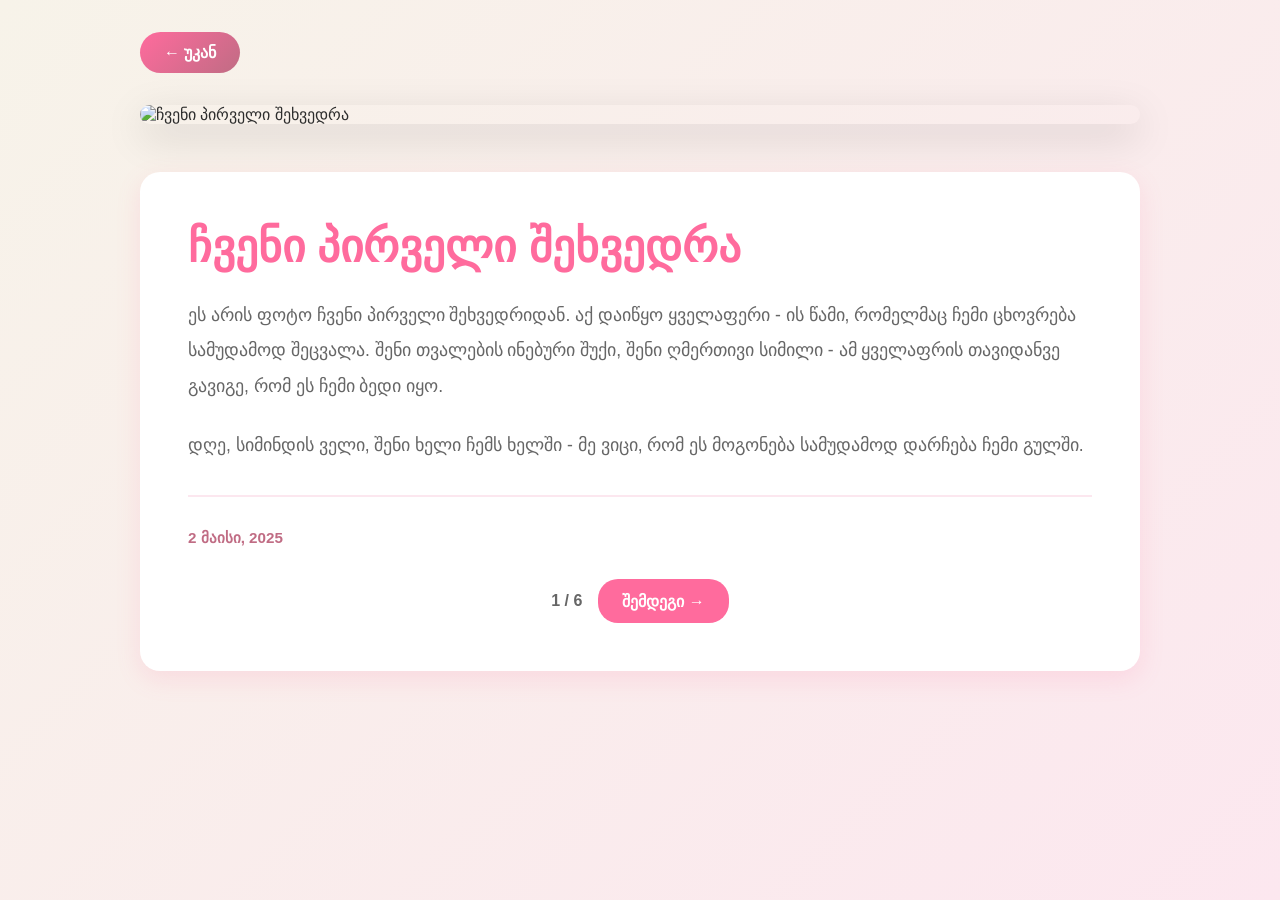
==== photo-1.html @ a68247f3 "." ====
<!DOCTYPE html>
<html lang="ka">
<head>
    <meta charset="UTF-8">
    <meta name="viewport" content="width=device-width, initial-scale=1.0">
    <title>ჩვენი პირველი შეხვედრა</title>
    <link rel="stylesheet" href="styles.css">
    <style>
        .photo-detail-section {
            min-height: 100vh;
            background: linear-gradient(135deg, #f7f3e9 0%, #fce7ef 100%);
            padding: 2rem;
        }

        .photo-detail-container {
            max-width: 1000px;
            margin: 0 auto;
        }

        .back-btn {
            display: inline-block;
            margin-bottom: 2rem;
            padding: 0.7rem 1.5rem;
            background: linear-gradient(135deg, #ff6b9d, #c06c84);
            color: white;
            text-decoration: none;
            border-radius: 25px;
            font-weight: 600;
            transition: all 0.3s ease;
        }

        .back-btn:hover {
            transform: translateX(-5px);
            box-shadow: 0 8px 20px rgba(255, 107, 157, 0.3);
        }

        .photo-banner {
            width: 100%;
            max-height: 600px;
            border-radius: 20px;
            overflow: hidden;
            box-shadow: 0 12px 40px rgba(0, 0, 0, 0.15);
            margin-bottom: 3rem;
            animation: fadeInUp 0.8s ease-out;
        }

        .photo-banner img {
            width: 100%;
            height: 100%;
            object-fit: cover;
            display: block;
        }

        .photo-text-section {
            background: white;
            padding: 3rem;
            border-radius: 20px;
            box-shadow: 0 8px 25px rgba(255, 107, 157, 0.15);
            animation: fadeInUp 0.8s ease-out 0.2s both;
        }

        .photo-text-section h1 {
            font-size: clamp(2rem, 5vw, 2.8rem);
            color: #ff6b9d;
            margin-bottom: 1.5rem;
            line-height: 1.2;
        }

        .photo-text-section p {
            font-size: 1.1rem;
            color: #666;
            line-height: 2;
            margin-bottom: 1.5rem;
        }

        .photo-text-section .date {
            color: #c06c84;
            font-weight: 600;
            font-size: 0.95rem;
            margin-top: 2rem;
            padding-top: 2rem;
            border-top: 2px solid #fce7ef;
        }

        .gallery-nav {
            display: flex;
            gap: 1rem;
            margin-top: 2rem;
            justify-content: center;
        }

        .nav-btn {
            padding: 0.8rem 1.5rem;
            background: #ff6b9d;
            color: white;
            border: none;
            border-radius: 20px;
            cursor: pointer;
            font-weight: 600;
            text-decoration: none;
            display: inline-block;
            transition: all 0.3s ease;
        }

        .nav-btn:hover {
            transform: translateY(-3px);
            box-shadow: 0 8px 20px rgba(255, 107, 157, 0.3);
        }

        .nav-btn:disabled {
            opacity: 0.5;
            cursor: not-allowed;
            transform: none;
        }

        @media (max-width: 768px) {
            .photo-detail-section {
                padding: 1rem;
            }

            .photo-text-section {
                padding: 1.5rem;
            }

            .photo-banner {
                max-height: 400px;
            }
        }
    </style>
</head>
<body>
    <section class="photo-detail-section">
        <div class="photo-detail-container">
            <a href="anniversary.html" class="back-btn">← უკან</a>

            <div class="photo-banner">
                <img src="assets/photo1.svg" alt="ჩვენი პირველი შეხვედრა">
            </div>

            <div class="photo-text-section">
                <h1>ჩვენი პირველი შეხვედრა</h1>
                <p>ეს არის ფოტო ჩვენი პირველი შეხვედრიდან. აქ დაიწყო ყველაფერი - ის წამი, რომელმაც ჩემი ცხოვრება სამუდამოდ შეცვალა. შენი თვალების ინებური შუქი, შენი ღმერთივი სიმილი - ამ ყველაფრის თავიდანვე გავიგე, რომ ეს ჩემი ბედი იყო.</p>
                <p>დღე, სიმინდის ველი, შენი ხელი ჩემს ხელში - მე ვიცი, რომ ეს მოგონება სამუდამოდ დარჩება ჩემი გულში.</p>
                <div class="date">2 მაისი, 2025</div>

                <div class="gallery-nav">
                    <span style="align-self: center; color: #666; font-weight: 600;">1 / 6</span>
                    <a href="photo-2.html" class="nav-btn">შემდეგი →</a>
                </div>
            </div>
        </div>
    </section>
</body>
</html>
---- styles.css ----
* {
    margin: 0;
    padding: 0;
    box-sizing: border-box;
}

:root {
    --primary-color: #ff6b9d;
    --secondary-color: #c06c84;
    --accent-color: #6c5b7b;
    --light-bg: #f7f3e9;
    --text-dark: #2d2d2d;
    --text-light: #666;
}

html {
    scroll-behavior: smooth;
}

body {
    font-family: 'Segoe UI', Tahoma, Geneva, Verdana, sans-serif;
    background: linear-gradient(135deg, #f7f3e9 0%, #fce7ef 100%);
    color: var(--text-dark);
    overflow-x: hidden;
}

/* Hero Section */
.hero {
    min-height: 100vh;
    display: block;
    background: url('assets/image.png');
    background-size: cover;
    background-position: center;
    background-attachment: fixed;
    position: relative;
    overflow: hidden;
}

.hero-left {
    min-height: 100vh;
    padding: 5rem 3rem;
    display: flex;
    flex-direction: column;
    justify-content: center;
    align-items: center;
    text-align: center;
    gap: 1.2rem;
    animation: fadeInUp 0.8s ease-out;
}

.title {
    font-size: clamp(2.1rem, 4.5vw, 3.2rem);
    font-weight: 700;
    color: var(--primary-color);
    line-height: 1.1;
    animation: fadeInUp 0.8s ease-out, float 3s ease-in-out infinite;
    animation-delay: 0.1s, 2.5s;
}

.subtitle {
    font-size: clamp(1rem, 2vw, 1.25rem);
    color: var(--secondary-color);
    font-weight: 500;
    animation: fadeInUp 0.9s ease-out 0.2s both;
    transition: all 0.3s ease;
}

.subtitle:hover {
    color: var(--primary-color);
    transform: scale(1.05);
}

.elapsed-counter {
    display: grid;
    grid-template-columns: repeat(4, minmax(90px, 1fr));
    gap: 0.9rem;
    width: min(100%, 620px);
}

.counter-item {
    background: linear-gradient(135deg, var(--primary-color), var(--secondary-color));
    padding: 1rem 0.7rem;
    border-radius: 12px;
    box-shadow: 0 8px 20px rgba(255, 107, 157, 0.18);
    text-align: center;
    animation: scaleIn 0.6s ease-out backwards;
    transition: all 0.3s cubic-bezier(0.34, 1.56, 0.64, 1);
    cursor: pointer;
}

.counter-item:nth-child(1) { animation-delay: 0.3s; }
.counter-item:nth-child(2) { animation-delay: 0.4s; }
.counter-item:nth-child(3) { animation-delay: 0.5s; }
.counter-item:nth-child(4) { animation-delay: 0.6s; }

.counter-item:hover {
    transform: translateY(-8px) scale(1.08);
    box-shadow: 0 16px 40px rgba(255, 107, 157, 0.4);
}

.counter-value {
    display: block;
    font-size: 1.9rem;
    font-weight: bold;
    color: white;
    line-height: 1;
    animation: pulse 2s ease-in-out infinite;
    animation-delay: inherit;
}

.counter-label {
    color: rgba(255, 255, 255, 0.9);
    font-size: 0.78rem;
    text-transform: uppercase;
    letter-spacing: 1px;
    margin-top: 0.4rem;
}

.time-since-text {
    color: var(--text-light);
    font-size: 1rem;
    font-weight: 500;
}

@keyframes fadeInUp {
    from {
        opacity: 0;
        transform: translateY(30px);
    }
    to {
        opacity: 1;
        transform: translateY(0);
    }
}

@keyframes glow {
    0%, 100% {
        box-shadow: 0 8px 20px rgba(255, 107, 157, 0.18);
    }
    50% {
        box-shadow: 0 12px 30px rgba(255, 107, 157, 0.35);
    }
}

@keyframes float {
    0%, 100% {
        transform: translateY(0);
    }
    50% {
        transform: translateY(-8px);
    }
}

@keyframes slideInFromLeft {
    from {
        opacity: 0;
        transform: translateX(-50px);
    }
    to {
        opacity: 1;
        transform: translateX(0);
    }
}

@keyframes slideInFromRight {
    from {
        opacity: 0;
        transform: translateX(50px);
    }
    to {
        opacity: 1;
        transform: translateX(0);
    }
}

@keyframes scaleIn {
    from {
        opacity: 0;
        transform: scale(0.95);
    }
    to {
        opacity: 1;
        transform: scale(1);
    }
}

@keyframes pulse {
    0%, 100% {
        opacity: 1;
    }
    50% {
        opacity: 0.7;
    }
}

@keyframes shimmer {
    0% {
        background-position: -1000px 0;
    }
    100% {
        background-position: 1000px 0;
    }
}

/* Message Section */
.message-section {
    padding: 64px 20px;
    background: white;
    text-align: center;
}

.message-section h2 {
    font-size: clamp(2rem, 4vw, 2.5rem);
    color: var(--primary-color);
    margin-bottom: 1.5rem;
    animation: slideInFromLeft 0.8s ease-out 0.2s both;
    transition: all 0.3s ease;
}

.message-section h2:hover {
    transform: translateX(10px);
    text-shadow: 0 4px 15px rgba(255, 107, 157, 0.2);
}

.love-letter {
    max-width: 760px;
    margin: 0 auto;
    color: var(--text-light);
    line-height: 1.95;
    font-size: clamp(1rem, 2vw, 1.12rem);
    animation: fadeInUp 1s ease-out 0.3s both;
    transition: all 0.3s ease;
}

.love-letter:hover {
    color: var(--text-dark);
}

/* Gallery Section */
.gallery-section {
    padding: 60px 20px;
    background: linear-gradient(135deg, #f7f3e9 0%, #fce7ef 100%);
    text-align: center;
}

.gallery-section h2 {
    font-size: 2.5rem;
    color: var(--primary-color);
    margin-bottom: 3rem;
    animation: slideInFromRight 0.8s ease-out 0.2s both;
    transition: all 0.3s ease;
}

.gallery-section h2:hover {
    transform: translateX(-10px);
    text-shadow: 0 4px 15px rgba(255, 107, 157, 0.2);
}

.gallery {
    display: grid;
    grid-template-columns: repeat(3, minmax(0, 1fr));
    gap: 1.2rem;
    max-width: 1100px;
    margin: 0 auto;
}

.gallery-cta {
    display: flex;
    justify-content: center;
    margin-top: 2rem;
}

.gallery-button {
    display: inline-flex;
    align-items: center;
    justify-content: center;
    padding: 0.95rem 1.8rem;
    background: linear-gradient(135deg, var(--primary-color), var(--secondary-color));
    color: white;
    text-decoration: none;
    border-radius: 999px;
    font-weight: 700;
    box-shadow: 0 12px 30px rgba(255, 107, 157, 0.25);
    transition: transform 0.3s ease, box-shadow 0.3s ease, opacity 0.3s ease;
}

.gallery-button:hover,
.gallery-button:focus-visible {
    transform: translateY(-2px);
    box-shadow: 0 18px 40px rgba(255, 107, 157, 0.35);
    opacity: 0.96;
}

.gallery-item {
    background: white;
    border-radius: 15px;
    overflow: hidden;
    box-shadow: 0 8px 25px rgba(255, 107, 157, 0.15);
    transition: all 0.4s cubic-bezier(0.34, 1.56, 0.64, 1);
    cursor: pointer;
    animation: fadeInUp 0.8s ease-out backwards;
    position: relative;
    display: block;
    text-decoration: none;
}

.gallery-item:nth-child(1) { animation-delay: 0.2s; }
.gallery-item:nth-child(2) { animation-delay: 0.3s; }
.gallery-item:nth-child(3) { animation-delay: 0.4s; }
.gallery-item:nth-child(4) { animation-delay: 0.5s; }
.gallery-item:nth-child(5) { animation-delay: 0.6s; }
.gallery-item:nth-child(6) { animation-delay: 0.7s; }

.gallery-item:hover {
    transform: translateY(-12px) scale(1.02);
    box-shadow: 0 20px 50px rgba(255, 107, 157, 0.35);
}

.gallery-item::after {
    content: '';
    position: absolute;
    top: 0;
    left: -100%;
    width: 100%;
    height: 100%;
    background: linear-gradient(90deg, transparent, rgba(255, 255, 255, 0.3), transparent);
    transition: left 0.5s ease;
}

.gallery-item:hover::after {
    left: 100%;
}

.gallery-photo {
    width: 100%;
    aspect-ratio: 4 / 3;
    object-fit: cover;
    display: block;
    transition: transform 0.5s cubic-bezier(0.34, 1.56, 0.64, 1);
}

.gallery-item:hover .gallery-photo {
    transform: scale(1.08);
}

.photo-caption {
    padding: 1rem;
    color: var(--text-dark);
    font-weight: 500;
    transition: all 0.3s ease;
}

.gallery-item:hover .photo-caption {
    background: linear-gradient(135deg, rgba(255, 107, 157, 0.1), rgba(192, 108, 132, 0.1));
    color: var(--primary-color);
}

/* Video Gallery Section */
.video-gallery {
    display: grid;
    grid-template-columns: repeat(auto-fit, minmax(300px, 1fr));
    gap: 1.2rem;
    max-width: 1100px;
    margin: 0 auto;
}

.video-item {
    background: white;
    border-radius: 15px;
    overflow: hidden;
    box-shadow: 0 8px 25px rgba(255, 107, 157, 0.15);
    transition: all 0.4s cubic-bezier(0.34, 1.56, 0.64, 1);
    animation: fadeInUp 0.8s ease-out backwards;
    position: relative;
}

.video-item:nth-child(1) { animation-delay: 0.2s; }
.video-item:nth-child(2) { animation-delay: 0.3s; }

.video-item:hover {
    transform: translateY(-12px) scale(1.02);
    box-shadow: 0 20px 50px rgba(255, 107, 157, 0.35);
}

.video-item::after {
    content: '';
    position: absolute;
    top: 0;
    left: -100%;
    width: 100%;
    height: 100%;
    background: linear-gradient(90deg, transparent, rgba(255, 255, 255, 0.3), transparent);
    transition: left 0.5s ease;
}

.video-item:hover::after {
    left: 100%;
}

.video-card {
    width: 100%;
    aspect-ratio: 4 / 3;
    object-fit: cover;
    display: block;
    transition: transform 0.5s cubic-bezier(0.34, 1.56, 0.64, 1);
}

.video-item:hover .video-card {
    transform: scale(1.08);
}

.video-caption {
    padding: 1rem;
    color: var(--text-dark);
    font-weight: 500;
    transition: all 0.3s ease;
}

.video-item:hover .video-caption {
    background: linear-gradient(135deg, rgba(255, 107, 157, 0.1), rgba(192, 108, 132, 0.1));
    color: var(--primary-color);
}

/* Envelope Section */
.envelope-section {
    padding: 40px 20px;
    text-align: center;
    background: linear-gradient(135deg, #fff3f8 0%, #fbe4f0 100%);
}

.envelope-section h2 {
    font-size: 2.2rem;
    color: var(--primary-color);
    margin-bottom: 2rem;
    animation: fadeInUp 0.8s ease-out;
}

.envelope-container {
    display: flex;
    justify-content: center;
    align-items: center;
    min-height: 300px;
}

.envelope {
    position: relative;
    width: 300px;
    height: 200px;
    background: linear-gradient(135deg, #f8f9fa 0%, #e9ecef 100%);
    border-radius: 8px;
    box-shadow: 0 8px 25px rgba(0, 0, 0, 0.15);
    cursor: pointer;
    transition: all 0.5s ease;
    transform-style: preserve-3d;
}

.envelope:hover {
    transform: translateY(-5px);
    box-shadow: 0 15px 35px rgba(0, 0, 0, 0.2);
}

.envelope-flap {
    position: absolute;
    top: 0;
    left: 0;
    width: 100%;
    height: 50%;
    background: linear-gradient(135deg, var(--primary-color) 0%, var(--secondary-color) 100%);
    clip-path: polygon(0 0, 100% 0, 85% 100%, 15% 100%);
    transition: all 0.5s ease;
    z-index: 2;
}

.envelope.open .envelope-flap {
    transform: rotateX(-180deg) translateY(-20px);
    transform-origin: top;
}

.envelope-body {
    position: absolute;
    bottom: 0;
    left: 0;
    width: 100%;
    height: 70%;
    background: #f8f9fa;
    border-radius: 0 0 8px 8px;
    border-top: 2px solid #dee2e6;
}

.letter {
    position: absolute;
    top: 20px;
    left: 50%;
    transform: translateX(-50%);
    width: 250px;
    height: 230px;
    background: white;
    border-radius: 4px;
    box-shadow: 0 4px 15px rgba(0, 0, 0, 0.1);
    opacity: 0;
    transform: translateX(-50%) translateY(20px) scale(0.8);
    transition: all 0.5s ease;
    z-index: 1;
    overflow: hidden;
}

.envelope.open .letter {
    opacity: 1;
    transform: translateX(-50%) translateY(-20px) scale(1);
}

.letter-content {
    padding: 20px;
    text-align: center;
    color: var(--text-dark);
}

.letter-content h3 {
    color: var(--primary-color);
    margin-bottom: 1rem;
    font-size: 1.2rem;
}

.letter-content p {
    font-size: 0.9rem;
    line-height: 1.6;
    margin: 0;
}


/* წერილის შიგთავსი */
.letter-content h3 {
    font-family: 'Georgia', serif;
    color: var(--secondary);
    border-bottom: 1px solid #eee;
    padding-bottom: 10px;
    margin-bottom: 15px;
}

.letter-content p {
    font-style: italic;
    color: #444;
    line-height: 1.8;
}



.we-header {
    padding: 40px 20px 10px;
    text-align: center;
    background: rgba(255, 255, 255, 0.9);
    backdrop-filter: blur(10px);
}

.we-header .back-link {
    display: inline-block;
    margin-bottom: 1rem;
    color: var(--accent-color);
    text-decoration: none;
    font-weight: 600;
}

.we-title {
    font-size: clamp(2.5rem, 6vw, 4rem);
    color: var(--primary-color);
    letter-spacing: 1px;
}

.we-subtitle {
    font-size: 1rem;
    color: var(--text-light);
    margin-top: 0.5rem;
}

.heart-stage {
    position: relative;
    padding: 60px 20px;
    background: linear-gradient(135deg, #fff3f8 0%, #fbe4f0 100%);
    display: grid;
    place-items: center;
}

.heart-grid {
    width: min(1000px, 100%);
    display: grid;
    grid-template-columns: repeat(5, minmax(0, 1fr));
    gap: 1rem;
    justify-items: center;
    align-items: center;
    position: relative;
    z-index: 1;
}

.heart-spacer {
    width: 100%;
    height: 0;
}

.heart-item {
    width: 100%;
    aspect-ratio: 1 / 1;
    overflow: hidden;
    border-radius: 24px;
    box-shadow: 0 10px 30px rgba(255, 107, 157, 0.16);
    border: 4px solid rgba(255, 255, 255, 0.9);
}

.heart-item img {
    width: 100%;
    height: 100%;
    object-fit: cover;
    display: block;
}

.video-section {
    padding: 40px 20px;
    text-align: center;
    background: linear-gradient(135deg, #fff3f8 0%, #fbe4f0 100%);
}

.video-section h2 {
    font-size: 2.2rem;
    color: var(--primary-color);
    margin-bottom: 2rem;
}

.video-grid {
    display: grid;
    grid-template-columns: repeat(3, minmax(0, 1fr));
    gap: 1rem;
    max-width: 1100px;
    margin: 0 auto 2rem;
}

.video-card {
    padding: 1.4rem 1rem;
    background: white;
    border-radius: 24px;
    box-shadow: 0 14px 40px rgba(109, 0, 61, 0.08);
    border: 1px solid rgba(255, 255, 255, 0.7);
    text-align: left;
    cursor: pointer;
    transition: transform 0.25s ease, box-shadow 0.25s ease;
    position: relative;
    overflow: hidden;
}

.video-card:hover {
    transform: translateY(-8px);
    box-shadow: 0 20px 50px rgba(255, 107, 157, 0.2);
}

.video-card::before {
    content: '';
    position: absolute;
    inset: 0;
    background: radial-gradient(circle at top left, rgba(255, 107, 157, 0.12), transparent 45%);
    pointer-events: none;
}

.video-card span {
    display: inline-flex;
    width: 2rem;
    height: 2rem;
    align-items: center;
    justify-content: center;
    border-radius: 50%;
    background: rgba(255, 107, 157, 0.13);
    color: var(--primary-color);
    font-weight: 700;
    margin-bottom: 0.75rem;
}

.video-card p {
    margin: 0;
    color: var(--text-dark);
    font-weight: 600;
    z-index: 1;
}

.card-video-wrap {
    position: relative;
    width: 100%;
    padding-top: 56.25%;
    overflow: hidden;
    border-radius: 18px;
    margin-bottom: 1rem;
    background: #000;
}

.card-video {
    position: absolute;
    top: 0;
    left: 0;
    width: 100%;
    height: 100%;
    object-fit: cover;
    display: block;
}

.video-player-wrap {
    max-width: 900px;
    margin: 0 auto;
    padding: 0 10px;
    display: none;
}

.music-section {
    padding: 40px 20px;
    text-align: center;
    background: linear-gradient(135deg, #fce7ef 0%, #fce7ef 100%);
}

.music-section h2 {
    font-size: 2.2rem;
    color: var(--primary-color);
    margin-bottom: 1rem;
}

.music-section input {
    padding: 0.5rem;
    width: 300px;
    margin-right: 1rem;
    border: 1px solid var(--secondary-color);
    border-radius: 8px;
}

.music-section button {
    padding: 0.5rem 1rem;
    background: var(--primary-color);
    color: white;
    border: none;
    border-radius: 8px;
    cursor: pointer;
}

.music-section audio {
    margin-top: 1rem;
    width: 100%;
    max-width: 400px;
}

#music-player {
    display: none;}
 

.heart-video {
    width: 100%;
    border-radius: 28px;
    box-shadow: 0 18px 50px rgba(255, 107, 157, 0.18);
    outline: none;
}

@media (max-width: 1024px) {
    .heart-grid {
        grid-template-columns: repeat(4, minmax(0, 1fr));
    }

    .video-grid {
        grid-template-columns: repeat(2, minmax(0, 1fr));
    }
}

@media (max-width: 680px) {
    .heart-grid {
        grid-template-columns: repeat(3, minmax(0, 1fr));
    }

    .heart-item {
        aspect-ratio: 1 / 1;
    }

    .video-grid {
        grid-template-columns: 1fr;
    }
}

/* Responsive Design */
@media (max-width: 1200px) {
    .hero {
        background: #fce7ef;
    }

    .hero::before {
        content: '';
        position: absolute;
        top: 50%;
        left: 50%;
        width: 100vh;
        height: 100vw;
        background: url('assets/image.png');
        background-size: cover;
        background-position: center;
        transform: translate(-50%, -50%) rotate(90deg);
        z-index: 0;
    }

    .hero-left {
        min-height: 100vh;
        padding: 2.5rem 1.2rem;
        position: relative;
        z-index: 1;
    }

    .title {
        font-size: 2.5rem;
    }

    .subtitle {
        font-size: 1.1rem;
    }

    .elapsed-counter {
        grid-template-columns: repeat(2, minmax(120px, 1fr));
    }

    .message-section h2,
    .gallery-section h2 {
        font-size: 2rem;
    }

    .gallery {
        grid-template-columns: repeat(2, minmax(0, 1fr));
        gap: 1rem;
    }
}

@media (max-width: 480px) {
    .title {
        font-size: 1.8rem;
    }

    .subtitle {
        font-size: 1rem;
    }

    .elapsed-counter {
        grid-template-columns: repeat(2, minmax(0, 1fr));
        gap: 0.7rem;
    }

    .counter-value {
        font-size: 1.5rem;
    }

    .love-letter {
        line-height: 1.8;
    }

    .gallery {
        grid-template-columns: 1fr;
    }

    .countdown-label {
        font-size: 0.7rem;
    }

    .time-since-item {
        padding: 1rem 0.8rem;
        min-width: 70px;
    }

    .time-value {
        font-size: 1.5rem;
    }

    .time-label {
        font-size: 0.7rem;
    }
}
/* Desktop (default) */
.container {
  display: flex;
  gap: 20px;
}

/* Tablet */
@media (max-width: 1024px) {
  .container {
    flex-direction: column;
    gap: 15px;
  }
}

/* Mobile */
@media (max-width: 768px) {
  .container {
    flex-direction: column;
    gap: 10px;
  }

  h1 {
    font-size: 20px;
    text-align: center;
  }
}

/* Small phones */
@media (max-width: 480px) {
  .container {
    padding: 10px;
  }

  h1 {
    font-size: 18px;
  }
}
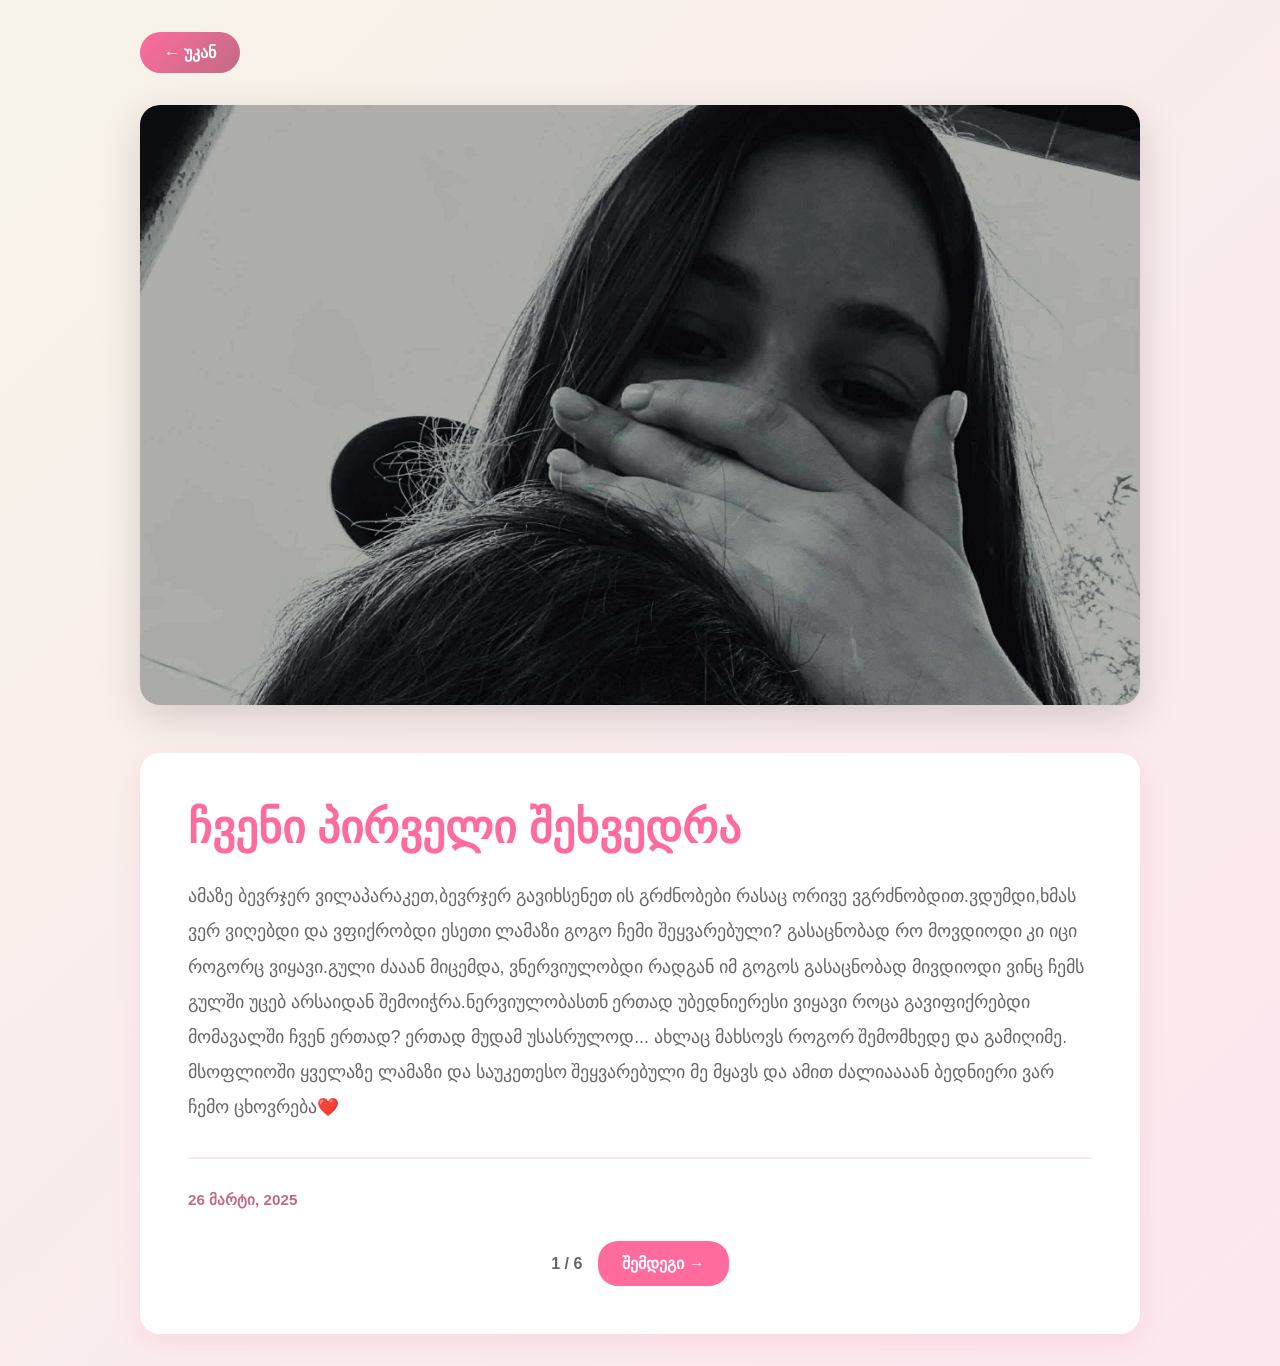
==== commit 6d4d8a69: "Done Doneeeee" ====
--- a/photo-1.html
+++ b/photo-1.html
@@ -134,14 +134,13 @@
             <a href="anniversary.html" class="back-btn">← უკან</a>
 
             <div class="photo-banner">
-                <img src="assets/photo1.svg" alt="ჩვენი პირველი შეხვედრა">
+                <img src="assets/photo1.jpg" alt="ჩვენი პირველი შეხვედრა">
             </div>
 
             <div class="photo-text-section">
                 <h1>ჩვენი პირველი შეხვედრა</h1>
-                <p>ეს არის ფოტო ჩვენი პირველი შეხვედრიდან. აქ დაიწყო ყველაფერი - ის წამი, რომელმაც ჩემი ცხოვრება სამუდამოდ შეცვალა. შენი თვალების ინებური შუქი, შენი ღმერთივი სიმილი - ამ ყველაფრის თავიდანვე გავიგე, რომ ეს ჩემი ბედი იყო.</p>
-                <p>დღე, სიმინდის ველი, შენი ხელი ჩემს ხელში - მე ვიცი, რომ ეს მოგონება სამუდამოდ დარჩება ჩემი გულში.</p>
-                <div class="date">2 მაისი, 2025</div>
+                <p>ამაზე ბევრჯერ ვილაპარაკეთ,ბევრჯერ გავიხსენეთ ის გრძნობები რასაც ორივე ვგრძნობდით.ვდუმდი,ხმას ვერ ვიღებდი და ვფიქრობდი ესეთი ლამაზი გოგო ჩემი შეყვარებული? გასაცნობად რო მოვდიოდი კი იცი როგორც ვიყავი.გული ძააან მიცემდა, ვნერვიულობდი რადგან იმ გოგოს გასაცნობად მივდიოდი ვინც ჩემს გულში უცებ არსაიდან შემოიჭრა.ნერვიულობასთნ ერთად უბედნიერესი ვიყავი როცა გავიფიქრებდი მომავალში ჩვენ ერთად? ერთად მუდამ უსასრულოდ... ახლაც მახსოვს როგორ შემომხედე და გამიღიმე. მსოფლიოში ყველაზე ლამაზი და საუკეთესო შეყვარებული მე მყავს და ამით ძალიაააან ბედნიერი ვარ ჩემო ცხოვრება❤️</p>
+                <div class="date">26 მარტი, 2025</div>
 
                 <div class="gallery-nav">
                     <span style="align-self: center; color: #666; font-weight: 600;">1 / 6</span>
